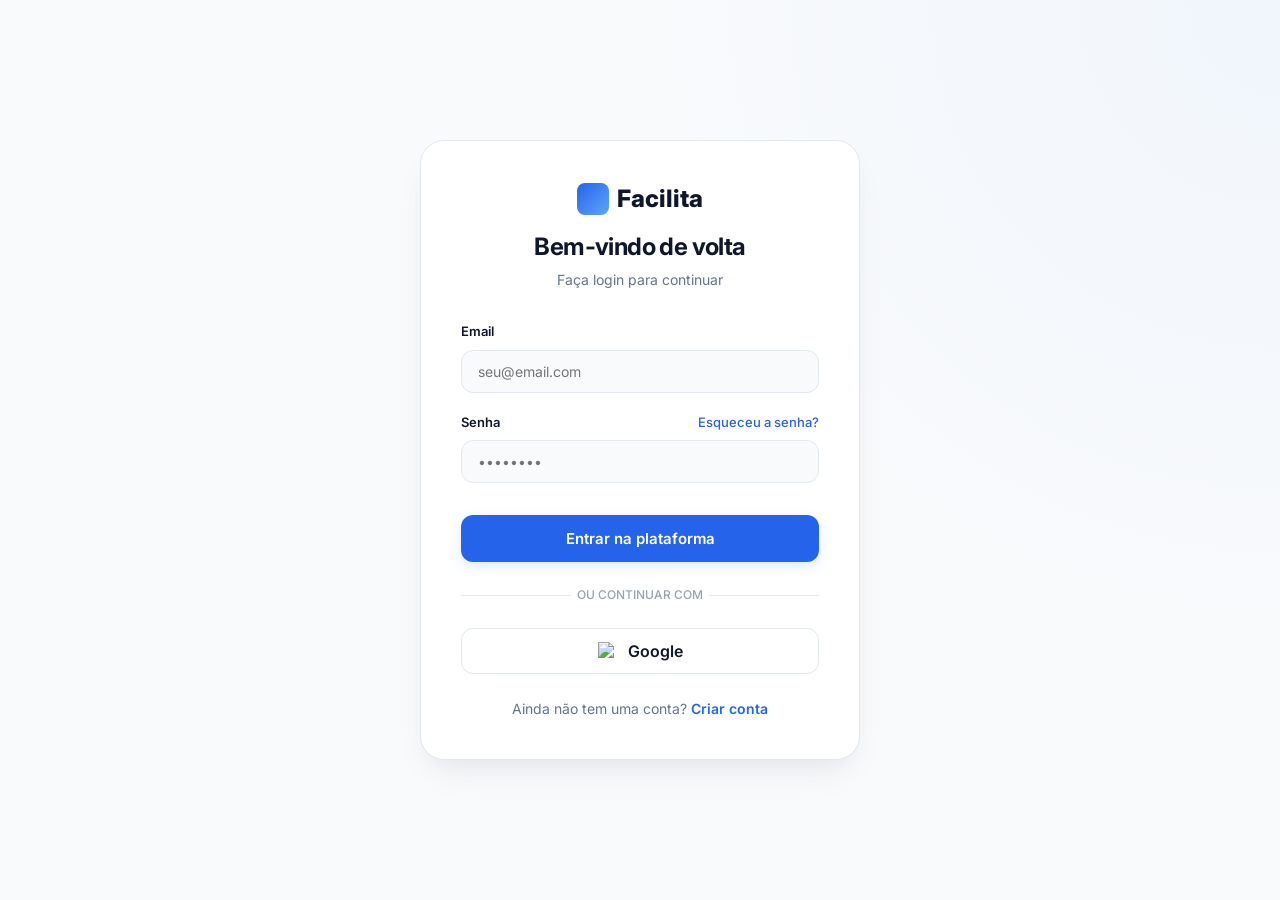
==== frontend/admin/index.html @ 7376888a "feat/seo: centralize API config, add robots.txt, sitemap.xml, manifest, noindex dashboard/admin, fix" ====
<!DOCTYPE html>
<html lang="pt">
<head>
  <meta charset="UTF-8">
  <meta name="viewport" content="width=device-width, initial-scale=1.0">
  <title>Admin Dashboard | Facilita</title>
  <!-- Não indexar painel admin -->
  <meta name="robots" content="noindex, nofollow">

  <link rel="preconnect" href="https://fonts.googleapis.com">
  <link rel="preconnect" href="https://fonts.gstatic.com" crossorigin>
  <link href="https://fonts.googleapis.com/css2?family=Inter:wght@400;500;600;700;800&display=swap" rel="stylesheet">
  
  <link rel="stylesheet" href="../css/style.css">
  <link rel="stylesheet" href="../css/dashboard.css">

  <!-- Guard de rota admin: executado ANTES de renderizar qualquer conteúdo -->
  <script>
    (function() {
      try {
        var raw = localStorage.getItem('facilita_user');
        var user = raw ? JSON.parse(raw) : null;
        if (!user || !user.token || !user.is_admin) {
          // Redireciona imediatamente para o login sem renderizar a página
          window.location.replace('../auth/login.html');
        }
      } catch(e) {
        window.location.replace('../auth/login.html');
      }
    })();
  </script>
</head>
<body>

  <div class="dashboard-layout">
    <!-- Sidebar -->
    <aside class="sidebar" style="background-color: #0F172A; border-right: none; color: white;">
      <div class="sidebar-top">
        <a href="../index.html" class="sidebar-logo" style="color: white;">
          <div class="logo-icon" style="width: 28px; height: 28px; border-radius: 8px;">
            <i data-lucide="zap"></i>
          </div>
          <span>Facilita Admin</span>
        </a>
        
        <ul class="sidebar-menu">
          <li>
            <a href="#" class="sidebar-item-link active" style="color: white; background-color: rgba(255,255,255,0.1);">
              <i data-lucide="bar-chart-3"></i>
              <span>Métricas</span>
            </a>
          </li>
          <li>
            <a href="#" class="sidebar-item-link" style="color: var(--gray-400);">
              <i data-lucide="users"></i>
              <span>Usuários</span>
            </a>
          </li>
          <li>
            <a href="#" class="sidebar-item-link" style="color: var(--gray-400);">
              <i data-lucide="settings"></i>
              <span>Configurações</span>
            </a>
          </li>
        </ul>
      </div>
      
      <div class="sidebar-user" style="border-top-color: rgba(255,255,255,0.1);">
        <div class="sidebar-user-info">
          <div class="sidebar-avatar" style="background-color: #EF4444;">A</div>
          <div class="sidebar-user-details">
            <h5 style="color: white;">Administrador</h5>
            <span style="color: var(--gray-400);">Root</span>
          </div>
        </div>
      </div>
    </aside>

    <!-- Main Content -->
    <main class="main-content">
      
      <div class="content-header">
        <div class="content-header-title">
          <h1>Visão Geral do Negócio</h1>
          <p>Acompanhe o crescimento e uso da plataforma Facilita.</p>
        </div>
        <div style="background-color: white; border: 1px solid var(--gray-200); padding: 8px 16px; border-radius: var(--radius-sm); font-size: 14px; font-weight: 600;">
          Últimos 30 dias <i data-lucide="chevron-down" style="width: 14px; height: 14px; display: inline-block; vertical-align: middle; margin-left: 8px;"></i>
        </div>
      </div>

      <div class="admin-metrics-grid">
        <div class="dashboard-card">
          <div class="dashboard-card-header">
            <span class="dashboard-card-title">Receita (MRR)</span>
            <i data-lucide="dollar-sign" style="color: #10B981;"></i>
          </div>
          <div class="dashboard-card-value">R$ 12.450</div>
          <div class="dashboard-card-desc" style="color: #10B981; font-weight: 600;"><i data-lucide="trending-up" style="width: 12px; height: 12px;"></i> +15% vs mês passado</div>
        </div>
        
        <div class="dashboard-card">
          <div class="dashboard-card-header">
            <span class="dashboard-card-title">Total de Usuários</span>
            <i data-lucide="users" style="color: var(--primary-blue);"></i>
          </div>
          <div class="dashboard-card-value">4.208</div>
          <div class="dashboard-card-desc" style="color: #10B981; font-weight: 600;"><i data-lucide="trending-up" style="width: 12px; height: 12px;"></i> +240 nesta semana</div>
        </div>
        
        <div class="dashboard-card">
          <div class="dashboard-card-header">
            <span class="dashboard-card-title">Assinaturas Ativas</span>
            <i data-lucide="credit-card" style="color: #F59E0B;"></i>
          </div>
          <div class="dashboard-card-value">625</div>
          <div class="dashboard-card-desc">Taxa de conversão: 14.8%</div>
        </div>

        <div class="dashboard-card">
          <div class="dashboard-card-header">
            <span class="dashboard-card-title">Arquivos Processados</span>
            <i data-lucide="file-check" style="color: #8B5CF6;"></i>
          </div>
          <div class="dashboard-card-value">18.5k</div>
          <div class="dashboard-card-desc">Volume total no período</div>
        </div>
      </div>

      <div style="display: grid; grid-template-columns: 2fr 1fr; gap: 32px; margin-bottom: 32px;">
        
        <!-- Lista de Conversões Recentes -->
        <div>
          <div style="display: flex; justify-content: space-between; align-items: center; margin-bottom: 16px;">
            <h3>Atividade Recente (Tempo Real)</h3>
            <a href="#" style="font-size: 13px; color: var(--primary-blue); font-weight: 600;">Ver todos</a>
          </div>
          <div class="data-table-container">
            <table class="data-table">
              <thead>
                <tr>
                  <th>Usuário</th>
                  <th>Ferramenta</th>
                  <th>Status</th>
                  <th>Tempo</th>
                </tr>
              </thead>
              <tbody>
                <tr>
                  <td><div style="display:flex; align-items:center; gap:8px;"><div style="width:24px; height:24px; border-radius:50%; background:#E2E8F0; display:flex; align-items:center; justify-content:center; font-size:10px; font-weight:700;">M</div> marcos@...</div></td>
                  <td>Remover Fundo</td>
                  <td><span class="status-badge status-success">Sucesso</span></td>
                  <td>Agora</td>
                </tr>
                <tr>
                  <td><div style="display:flex; align-items:center; gap:8px;"><div style="width:24px; height:24px; border-radius:50%; background:#E2E8F0; display:flex; align-items:center; justify-content:center; font-size:10px; font-weight:700;">J</div> julia@...</div></td>
                  <td>PDF para JPG</td>
                  <td><span class="status-badge status-success">Sucesso</span></td>
                  <td>2 min atrás</td>
                </tr>
                <tr>
                  <td><div style="display:flex; align-items:center; gap:8px;"><div style="width:24px; height:24px; border-radius:50%; background:#E2E8F0; display:flex; align-items:center; justify-content:center; font-size:10px; font-weight:700;">C</div> carlos@...</div></td>
                  <td>Comprimir PDF</td>
                  <td><span class="status-badge status-pending">Processando</span></td>
                  <td>3 min atrás</td>
                </tr>
                <tr>
                  <td><div style="display:flex; align-items:center; gap:8px;"><div style="width:24px; height:24px; border-radius:50%; background:#E2E8F0; display:flex; align-items:center; justify-content:center; font-size:10px; font-weight:700;">A</div> ana@...</div></td>
                  <td>Resumir IA</td>
                  <td><span class="status-badge status-success">Sucesso</span></td>
                  <td>10 min atrás</td>
                </tr>
                <tr>
                  <td><div style="display:flex; align-items:center; gap:8px;"><div style="width:24px; height:24px; border-radius:50%; background:#E2E8F0; display:flex; align-items:center; justify-content:center; font-size:10px; font-weight:700;">P</div> pedro@...</div></td>
                  <td>Juntar PDF</td>
                  <td><span class="status-badge status-success">Sucesso</span></td>
                  <td>15 min atrás</td>
                </tr>
              </tbody>
            </table>
          </div>
        </div>

        <!-- Terminal de Logs / Status Servidor -->
        <div>
          <h3 style="margin-bottom: 16px;">Status do Sistema</h3>
          <div class="admin-logs-box">
            <div class="admin-log-line">[10:25:01] INFO: Worker 1 (PDF) pronto.</div>
            <div class="admin-log-line">[10:25:14] INFO: Upload de imagem concluído (id: 4920).</div>
            <div class="admin-log-line" style="color: #F59E0B;">[10:25:15] WARN: IA API Latency > 1500ms.</div>
            <div class="admin-log-line">[10:25:20] INFO: Conversão PDF para JPG finalizada em 1.2s.</div>
            <div class="admin-log-line">[10:25:45] INFO: Nova assinatura PRO confirmada (Stripe: sub_KxA...).</div>
            <div class="admin-log-line">[10:26:01] INFO: Limpeza de cache de arquivos executada. 24GB liberados.</div>
            <div class="admin-log-line">[10:26:10] INFO: Worker 2 (IA) escalado.</div>
          </div>
          
          <div style="margin-top: 24px;">
            <div style="display: flex; justify-content: space-between; font-size: 13px; font-weight: 600; margin-bottom: 8px;">
              <span>Uso de CPU</span>
              <span>42%</span>
            </div>
            <div style="background: var(--gray-200); height: 6px; border-radius: 3px; overflow: hidden; margin-bottom: 16px;">
              <div style="background: var(--primary-blue); width: 42%; height: 100%;"></div>
            </div>
            
            <div style="display: flex; justify-content: space-between; font-size: 13px; font-weight: 600; margin-bottom: 8px;">
              <span>Armazenamento S3</span>
              <span>78%</span>
            </div>
            <div style="background: var(--gray-200); height: 6px; border-radius: 3px; overflow: hidden;">
              <div style="background: #F59E0B; width: 78%; height: 100%;"></div>
            </div>
          </div>
        </div>

      </div>
    </main>
  </div>

  <script src="https://unpkg.com/lucide@latest"></script>
  <script src="../js/i18n.js"></script>
  <script src="../js/auth.js"></script>
  <script src="../js/dashboard.js"></script>
  <script>lucide.createIcons();</script>
</body>
</html>
---- frontend/css/style.css ----
/* ==========================================================================
   FACILITA - DESIGN SYSTEM & LAYOUT CENTRAL (STYLE.CSS)
   Inspirado por Apple, Stripe, Linear e Notion.
   Focado em velocidade, experiência de usuário e legibilidade.
   ========================================================================== */

/* 1. VARIÁVEIS DO DESIGN SYSTEM */
:root {
  /* Cores de Acordo com a Especificação */
  --bg-color: #FFFFFF;
  --primary-blue: #2563EB;
  --light-blue: #60A5FA;
  --light-gray: #F8FAFC;
  --dark-text: #0F172A;
  
  /* Cores Secundárias Auxiliares */
  --gray-200: #E2E8F0;
  --gray-400: #94A3B8;
  --gray-500: #64748B;
  --blue-50: #EFF6FF;
  --blue-900: #1E3A8A;
  
  /* Tipografia */
  --font-family: 'Inter', -apple-system, BlinkMacSystemFont, "Segoe UI", Roboto, sans-serif;
  
  /* Bordas Arredondadas (Especificadas 18px a 24px) */
  --radius-sm: 12px;
  --radius-md: 18px;
  --radius-lg: 24px;
  --radius-full: 9999px;
  
  /* Sombras Suaves e Premium */
  --shadow-sm: 0 2px 8px -1px rgba(15, 23, 42, 0.03);
  --shadow-md: 0 10px 25px -5px rgba(15, 23, 42, 0.05), 0 8px 16px -6px rgba(15, 23, 42, 0.05);
  --shadow-lg: 0 20px 40px -10px rgba(15, 23, 42, 0.06), 0 12px 20px -8px rgba(15, 23, 42, 0.04);
  --shadow-inset: inset 0 2px 4px 0 rgba(15, 23, 42, 0.02);
  
  /* Altura de Navbar */
  --nav-height: 72px;
  
  /* Transições Suaves */
  --transition-fast: 0.15s cubic-bezier(0.16, 1, 0.3, 1);
  --transition-normal: 0.25s cubic-bezier(0.16, 1, 0.3, 1);
}

/* 2. RESET E CONFIGURAÇÕES BÁSICAS */
* {
  box-sizing: border-box;
  margin: 0;
  padding: 0;
}

html {
  font-family: var(--font-family);
  color: var(--dark-text);
  background-color: var(--bg-color);
  scroll-behavior: smooth;
  -webkit-font-smoothing: antialiased;
}

body {
  overflow-x: hidden;
  line-height: 1.5;
}

a {
  color: inherit;
  text-decoration: none;
  transition: color var(--transition-fast);
}

button, input, select {
  font-family: inherit;
  font-size: inherit;
  border: none;
  background: none;
  outline: none;
}

/* 3. TIPOGRAFIA UTILITÁRIA */
h1, h2, h3, h4 {
  font-weight: 700;
  letter-spacing: -0.025em;
  line-height: 1.2;
}

/* 4. COMPONENTES COMPARTILHADOS */
.container {
  width: 100%;
  max-width: 1200px;
  margin: 0 auto;
  padding: 0 24px;
}

/* Botões Modernos */
.btn {
  display: inline-flex;
  align-items: center;
  justify-content: center;
  padding: 12px 24px;
  border-radius: var(--radius-sm);
  font-weight: 600;
  cursor: pointer;
  transition: all var(--transition-fast);
  gap: 8px;
}

.btn-primary {
  background-color: var(--primary-blue);
  color: #FFFFFF;
  box-shadow: 0 4px 12px rgba(37, 99, 235, 0.15);
}

.btn-primary:hover {
  background-color: #1d4ed8;
  transform: translateY(-1px);
  box-shadow: 0 6px 16px rgba(37, 99, 235, 0.2);
}

.btn-primary:active {
  transform: translateY(0);
}

.btn-secondary {
  background-color: var(--light-gray);
  color: var(--dark-text);
  border: 1px solid var(--gray-200);
}

.btn-secondary:hover {
  background-color: var(--gray-200);
  transform: translateY(-1px);
}

.btn-white {
  background-color: #FFFFFF;
  color: var(--primary-blue);
  box-shadow: 0 4px 12px rgba(15, 23, 42, 0.05);
}

.btn-white:hover {
  background-color: var(--light-gray);
  transform: translateY(-1px);
}

/* Seletor de Idioma */
.lang-selector-wrapper {
  position: relative;
  display: flex;
  align-items: center;
}

.lang-select {
  appearance: none;
  background-color: var(--light-gray);
  border: 1px solid var(--gray-200);
  border-radius: var(--radius-sm);
  padding: 8px 32px 8px 12px;
  font-weight: 500;
  cursor: pointer;
  font-size: 14px;
  transition: all var(--transition-fast);
}

.lang-select:hover {
  background-color: var(--gray-200);
}

.lang-selector-wrapper::after {
  content: '▼';
  font-size: 8px;
  position: absolute;
  right: 12px;
  color: var(--gray-500);
  pointer-events: none;
}

/* 5. HEADER GLASSMORPHIC */
.header {
  position: fixed;
  top: 0;
  left: 0;
  width: 100%;
  height: var(--nav-height);
  background-color: rgba(255, 255, 255, 0.7);
  backdrop-filter: blur(20px);
  -webkit-backdrop-filter: blur(20px);
  border-bottom: 1px solid rgba(241, 245, 249, 0.6);
  z-index: 100;
  display: flex;
  align-items: center;
}

.header-container {
  display: flex;
  align-items: center;
  justify-content: space-between;
  width: 100%;
}

.logo-wrapper {
  display: flex;
  align-items: center;
  font-weight: 800;
  font-size: 22px;
  color: var(--dark-text);
  gap: 8px;
}

.logo-icon {
  width: 28px;
  height: 28px;
  background: linear-gradient(135deg, var(--primary-blue), var(--light-blue));
  border-radius: 8px;
  display: flex;
  align-items: center;
  justify-content: center;
  color: #FFFFFF;
}

.nav-menu {
  display: flex;
  align-items: center;
  list-style: none;
  gap: 32px;
}

.nav-link {
  font-size: 15px;
  font-weight: 500;
  color: var(--gray-500);
}

.nav-link:hover, .nav-link.active {
  color: var(--dark-text);
}

.header-actions {
  display: flex;
  align-items: center;
  gap: 16px;
}

/* 6. HERO SECTION (100VH IMPACT) */
.hero {
  position: relative;
  min-height: 100vh;
  padding-top: var(--nav-height);
  display: flex;
  align-items: center;
  background-image: radial-gradient(circle at top right, rgba(96, 165, 250, 0.08), transparent 45%),
                    radial-gradient(circle at bottom left, rgba(37, 99, 235, 0.04), transparent 35%);
}

.hero-grid {
  display: grid;
  grid-template-columns: 1.2fr 0.8fr;
  align-items: center;
  gap: 64px;
  width: 100%;
  padding: 48px 0;
}

.hero-content {
  display: flex;
  flex-direction: column;
  align-items: flex-start;
}

.badge-speed {
  background-color: var(--blue-50);
  color: var(--primary-blue);
  padding: 6px 14px;
  border-radius: var(--radius-full);
  font-size: 13px;
  font-weight: 600;
  display: inline-flex;
  align-items: center;
  gap: 6px;
  margin-bottom: 24px;
  border: 1px solid rgba(37, 99, 235, 0.1);
}

.hero-title {
  font-size: 64px;
  color: var(--dark-text);
  margin-bottom: 16px;
  line-height: 1.1;
  background: linear-gradient(135deg, var(--dark-text) 60%, var(--primary-blue));
  -webkit-background-clip: text;
  -webkit-text-fill-color: transparent;
}

.hero-subtitle {
  font-size: 18px;
  color: var(--gray-500);
  margin-bottom: 36px;
  max-width: 580px;
  line-height: 1.6;
}

/* Barra de Pesquisa Centralizada */
.search-container {
  width: 100%;
  max-width: 600px;
  position: relative;
  margin-bottom: 16px;
  z-index: 10;
}

.search-wrapper {
  display: flex;
  align-items: center;
  background: #FFFFFF;
  border: 2px solid var(--gray-200);
  border-radius: var(--radius-md);
  padding: 8px 16px;
  box-shadow: var(--shadow-md);
  transition: all var(--transition-normal);
}

.search-wrapper:focus-within {
  border-color: var(--primary-blue);
  box-shadow: 0 0 0 4px rgba(37, 99, 235, 0.12), var(--shadow-lg);
  transform: translateY(-1px);
}

.search-icon {
  color: var(--gray-400);
  margin-right: 12px;
  flex-shrink: 0;
}

.search-input {
  width: 100%;
  padding: 12px 0;
  font-size: 16px;
  color: var(--dark-text);
  font-weight: 500;
}

.search-input::placeholder {
  color: var(--gray-400);
}

/* Suggestion Chips */
.search-suggestions {
  display: flex;
  flex-wrap: wrap;
  gap: 8px;
  margin-bottom: 32px;
  align-items: center;
}

.suggestion-label {
  font-size: 13px;
  color: var(--gray-500);
  font-weight: 500;
}

.chip {
  background-color: var(--light-gray);
  border: 1px solid var(--gray-200);
  border-radius: var(--radius-full);
  padding: 6px 14px;
  font-size: 12px;
  font-weight: 600;
  color: var(--gray-500);
  cursor: pointer;
  transition: all var(--transition-fast);
}

.chip:hover {
  background-color: var(--blue-50);
  color: var(--primary-blue);
  border-color: rgba(37, 99, 235, 0.2);
  transform: translateY(-1px);
}

/* Counters no Hero */
.hero-counters {
  display: flex;
  gap: 32px;
  border-top: 1px solid var(--gray-200);
  padding-top: 24px;
  width: 100%;
}

.counter-item {
  display: flex;
  flex-direction: column;
}

.counter-num {
  font-size: 24px;
  font-weight: 800;
  color: var(--primary-blue);
}

.counter-lbl {
  font-size: 13px;
  color: var(--gray-500);
  font-weight: 500;
}

/* Lado Direito do Hero: Mockup SVG */
.hero-illustration {
  display: flex;
  align-items: center;
  justify-content: center;
  position: relative;
}

.mockup-card {
  width: 100%;
  max-width: 420px;
  background-color: #FFFFFF;
  border: 1px solid var(--gray-200);
  border-radius: var(--radius-lg);
  box-shadow: var(--shadow-lg);
  padding: 24px;
  position: relative;
  overflow: hidden;
}

/* Flutuantes Simples para Sensação Premium */
.floating-element {
  animation: float 6s ease-in-out infinite;
}

.floating-element-delay {
  animation: float-delayed 6s ease-in-out infinite;
}

@keyframes float {
  0%, 100% { transform: translateY(0); }
  50% { transform: translateY(-10px); }
}

@keyframes float-delayed {
  0%, 100% { transform: translateY(0); }
  50% { transform: translateY(10px); }
}

/* 7. SEÇÃO "COMO FUNCIONA" */
.how-it-works {
  background-color: var(--light-gray);
  padding: 80px 0;
  border-y: 1px solid var(--gray-200);
}

.section-header {
  text-align: center;
  margin-bottom: 56px;
}

.section-header h2 {
  font-size: 36px;
  color: var(--dark-text);
  margin-bottom: 12px;
}

.section-header p {
  font-size: 16px;
  color: var(--gray-500);
  max-width: 600px;
  margin: 0 auto;
}

.steps-grid {
  display: grid;
  grid-template-columns: repeat(3, 1fr);
  gap: 32px;
}

.step-card {
  background-color: #FFFFFF;
  border: 1px solid var(--gray-200);
  border-radius: var(--radius-md);
  padding: 32px;
  box-shadow: var(--shadow-sm);
  transition: all var(--transition-normal);
}

.step-card:hover {
  transform: translateY(-4px);
  box-shadow: var(--shadow-md);
}

.step-icon {
  font-size: 32px;
  margin-bottom: 20px;
  display: inline-block;
}

.step-card h3 {
  font-size: 18px;
  margin-bottom: 12px;
  color: var(--dark-text);
}

.step-card p {
  font-size: 14px;
  color: var(--gray-500);
  line-height: 1.6;
}

/* 8. SEÇÃO CATEGORIAS */
.categories {
  padding: 80px 0;
}

.categories-grid {
  display: grid;
  grid-template-columns: repeat(4, 1fr);
  gap: 24px;
}

.category-card {
  background-color: var(--light-gray);
  border: 1px solid var(--gray-200);
  border-radius: var(--radius-md);
  padding: 24px;
  cursor: pointer;
  transition: all var(--transition-normal);
}

.category-card:hover {
  background-color: #FFFFFF;
  border-color: var(--primary-blue);
  box-shadow: var(--shadow-md);
  transform: translateY(-2px);
}

.category-card.active {
  background-color: var(--blue-50);
  border-color: var(--primary-blue);
  box-shadow: var(--shadow-sm);
}

.category-icon {
  width: 48px;
  height: 48px;
  border-radius: 12px;
  background-color: #FFFFFF;
  display: flex;
  align-items: center;
  justify-content: center;
  color: var(--primary-blue);
  box-shadow: var(--shadow-sm);
  margin-bottom: 16px;
  font-size: 20px;
  transition: all var(--transition-fast);
}

.category-card:hover .category-icon {
  background-color: var(--primary-blue);
  color: #FFFFFF;
}

.category-card h3 {
  font-size: 16px;
  font-weight: 700;
  margin-bottom: 8px;
}

.category-card p {
  font-size: 13px;
  color: var(--gray-500);
  line-height: 1.5;
}

/* 9. FERRAMENTAS POPULARES */
.tools-section {
  padding: 80px 0;
  background-color: #FFFFFF;
}

.tools-grid {
  display: grid;
  grid-template-columns: repeat(3, 1fr);
  gap: 24px;
}

.tool-card {
  background-color: #FFFFFF;
  border: 1px solid var(--gray-200);
  border-radius: var(--radius-md);
  padding: 24px;
  display: flex;
  flex-direction: column;
  justify-content: space-between;
  min-height: 220px;
  transition: all var(--transition-normal);
  position: relative;
}

.tool-card:hover {
  border-color: var(--primary-blue);
  box-shadow: var(--shadow-lg);
  transform: translateY(-4px);
}

.tool-card-top {
  display: flex;
  gap: 16px;
  margin-bottom: 16px;
}

.tool-icon {
  width: 48px;
  height: 48px;
  border-radius: 12px;
  background-color: var(--blue-50);
  color: var(--primary-blue);
  display: flex;
  align-items: center;
  justify-content: center;
  flex-shrink: 0;
}

.tool-card-info h3 {
  font-size: 16px;
  margin-bottom: 6px;
}

.tool-card-info p {
  font-size: 13px;
  color: var(--gray-500);
  line-height: 1.5;
}

.tool-card-action {
  display: flex;
  align-items: center;
  justify-content: space-between;
  border-top: 1px solid var(--gray-200);
  padding-top: 16px;
  margin-top: 16px;
}

.tool-tag {
  font-size: 11px;
  background-color: var(--light-gray);
  color: var(--gray-500);
  padding: 4px 8px;
  border-radius: var(--radius-sm);
  font-weight: 600;
}

/* 10. BENEFÍCIOS */
.benefits {
  padding: 80px 0;
  background-color: var(--light-gray);
}

.benefits-grid {
  display: grid;
  grid-template-columns: repeat(4, 1fr);
  gap: 24px;
}

.benefit-card {
  background-color: #FFFFFF;
  border: 1px solid var(--gray-200);
  border-radius: var(--radius-md);
  padding: 24px;
  transition: all var(--transition-normal);
}

.benefit-card:hover {
  transform: translateY(-2px);
  box-shadow: var(--shadow-md);
}

.benefit-icon-wrapper {
  color: var(--primary-blue);
  margin-bottom: 16px;
  display: inline-block;
}

.benefit-card h3 {
  font-size: 16px;
  margin-bottom: 8px;
}

.benefit-card p {
  font-size: 13px;
  color: var(--gray-500);
  line-height: 1.5;
}

/* 11. PLANO PRO PREMIUM (GRADIENT / LINEAR STYLE) */
.pricing {
  padding: 100px 0;
}

.pricing-card-wrapper {
  max-width: 800px;
  margin: 0 auto;
  position: relative;
  border-radius: var(--radius-lg);
  padding: 3px;
  background: linear-gradient(135deg, var(--primary-blue), var(--light-blue));
  box-shadow: var(--shadow-lg);
}

.pricing-card {
  background-color: #FFFFFF;
  border-radius: calc(var(--radius-lg) - 3px);
  padding: 48px;
  display: grid;
  grid-template-columns: 1.2fr 0.8fr;
  gap: 48px;
  align-items: center;
}

.pricing-info h3 {
  font-size: 28px;
  color: var(--dark-text);
  margin-bottom: 12px;
  display: flex;
  align-items: center;
  gap: 8px;
}

.pro-badge {
  font-size: 11px;
  background: linear-gradient(135deg, var(--primary-blue), var(--light-blue));
  color: #FFFFFF;
  padding: 4px 8px;
  border-radius: var(--radius-sm);
}

.pricing-info p {
  font-size: 15px;
  color: var(--gray-500);
  line-height: 1.6;
}

.pricing-action {
  display: flex;
  flex-direction: column;
  align-items: center;
  justify-content: center;
  border-left: 1px solid var(--gray-200);
  padding-left: 48px;
  text-align: center;
}

.price-value {
  font-size: 36px;
  font-weight: 800;
  color: var(--dark-text);
  margin-bottom: 4px;
}

.price-period {
  font-size: 13px;
  color: var(--gray-500);
  margin-bottom: 24px;
}

.pricing-action .btn {
  width: 100%;
}

/* 12. PRE-FOOTER CTA (GRADIENT AZUL) */
.pre-footer-cta {
  padding: 100px 0;
  background: linear-gradient(135deg, var(--primary-blue) 0%, #1d4ed8 100%);
  color: #FFFFFF;
  text-align: center;
  position: relative;
  overflow: hidden;
}

.pre-footer-cta::before {
  content: '';
  position: absolute;
  top: 0;
  left: 0;
  width: 100%;
  height: 100%;
  background: radial-gradient(circle at 10% 20%, rgba(96, 165, 250, 0.15) 0%, transparent 40%),
              radial-gradient(circle at 90% 80%, rgba(255, 255, 255, 0.1) 0%, transparent 40%);
  pointer-events: none;
}

.cta-container {
  max-width: 600px;
  margin: 0 auto;
  position: relative;
  z-index: 1;
}

.cta-container h2 {
  font-size: 40px;
  margin-bottom: 16px;
}

.cta-container p {
  font-size: 18px;
  color: rgba(255, 255, 255, 0.85);
  margin-bottom: 32px;
}

/* 13. RODAPÉ */
.footer {
  background-color: var(--light-gray);
  padding: 64px 0 32px 0;
  border-top: 1px solid var(--gray-200);
}

.footer-grid {
  display: grid;
  grid-template-columns: 1.5fr 1fr;
  gap: 64px;
  margin-bottom: 48px;
}

.footer-brand h3 {
  font-size: 18px;
  margin-bottom: 12px;
  display: flex;
  align-items: center;
  gap: 8px;
}

.footer-brand p {
  font-size: 14px;
  color: var(--gray-500);
  max-width: 320px;
}

.footer-links-group h4 {
  font-size: 14px;
  margin-bottom: 16px;
  color: var(--dark-text);
  text-transform: uppercase;
  letter-spacing: 0.05em;
}

.footer-links-list {
  list-style: none;
  display: flex;
  gap: 24px;
}

.footer-links-list a {
  font-size: 14px;
  color: var(--gray-500);
}

.footer-links-list a:hover {
  color: var(--primary-blue);
}

.footer-bottom {
  border-top: 1px solid var(--gray-200);
  padding-top: 32px;
  display: flex;
  justify-content: space-between;
  align-items: center;
}

.footer-copy-text {
  font-size: 13px;
  color: var(--gray-500);
}

/* 14. RESPONSIVIDADE (MOBILE & TABLET) */
@media (max-width: 1024px) {
  .hero-title {
    font-size: 48px;
  }
  .hero-grid {
    grid-template-columns: 1fr;
    gap: 48px;
  }
  .hero-illustration {
    display: none; /* Simplifica o hero no tablet/mobile para melhor UX */
  }
  .categories-grid {
    grid-template-columns: repeat(3, 1fr);
  }
  .tools-grid {
    grid-template-columns: repeat(2, 1fr);
  }
  .steps-grid {
    grid-template-columns: repeat(3, 1fr);
  }
}

@media (max-width: 768px) {
  .header-actions .btn {
    display: none; /* Esconde CTA do header no mobile */
  }
  .nav-menu {
    display: none; /* Esconde menu tradicional no mobile */
  }
  .hero {
    min-height: auto;
    padding-top: 100px;
    padding-bottom: 64px;
  }
  .hero-title {
    font-size: 38px;
  }
  .hero-subtitle {
    font-size: 16px;
  }
  .categories-grid {
    grid-template-columns: repeat(2, 1fr);
  }
  .tools-grid {
    grid-template-columns: 1fr;
  }
  .steps-grid {
    grid-template-columns: 1fr;
  }
  .benefits-grid {
    grid-template-columns: repeat(2, 1fr);
  }
  .pricing-card {
    grid-template-columns: 1fr;
    padding: 32px;
    gap: 32px;
  }
  .pricing-action {
    border-left: none;
    border-top: 1px solid var(--gray-200);
    padding-left: 0;
    padding-top: 32px;
  }
  .footer-grid {
    grid-template-columns: 1fr;
    gap: 32px;
  }
  .footer-links-list {
    flex-wrap: wrap;
  }
  .footer-bottom {
    flex-direction: column;
    gap: 16px;
    text-align: center;
  }
}

@media (max-width: 480px) {
  .categories-grid {
    grid-template-columns: 1fr;
  }
  .benefits-grid {
    grid-template-columns: 1fr;
  }
}
---- frontend/css/dashboard.css ----
/* ==========================================================================
   FACILITA - DASHBOARD & AUTHENTICATION STYLING (DASHBOARD.CSS)
   Design System compartilhado para Painel do Usuário, Admin e Telas de Auth.
   ========================================================================== */

/* 1. AUTENTICAÇÃO (LOGIN & CADASTRO) */
.auth-page {
  min-height: 100vh;
  display: flex;
  align-items: center;
  justify-content: center;
  background-color: var(--light-gray);
  background-image: radial-gradient(circle at top right, rgba(96, 165, 250, 0.05), transparent 40%);
  padding: 24px;
}

.auth-card {
  width: 100%;
  max-width: 440px;
  background-color: #FFFFFF;
  border: 1px solid var(--gray-200);
  border-radius: var(--radius-lg);
  box-shadow: var(--shadow-lg);
  padding: 40px;
}

.auth-header {
  text-align: center;
  margin-bottom: 32px;
}

.auth-logo {
  display: inline-flex;
  align-items: center;
  font-weight: 800;
  font-size: 24px;
  gap: 8px;
  margin-bottom: 16px;
}

.auth-header h2 {
  font-size: 24px;
  color: var(--dark-text);
  margin-bottom: 8px;
}

.auth-header p {
  font-size: 14px;
  color: var(--gray-500);
}

.auth-form-group {
  margin-bottom: 20px;
}

.auth-label {
  display: block;
  font-size: 13px;
  font-weight: 600;
  color: var(--dark-text);
  margin-bottom: 8px;
}

.auth-input-wrapper {
  position: relative;
  display: flex;
  align-items: center;
}

.auth-input {
  width: 100%;
  background-color: var(--light-gray);
  border: 1px solid var(--gray-200);
  border-radius: var(--radius-sm);
  padding: 12px 16px;
  font-size: 14px;
  color: var(--dark-text);
  transition: all var(--transition-fast);
}

.auth-input:focus {
  border-color: var(--primary-blue);
  background-color: #FFFFFF;
  box-shadow: 0 0 0 3px rgba(37, 99, 235, 0.1);
}

.auth-btn-submit {
  width: 100%;
  padding: 14px;
  margin-top: 12px;
  font-size: 15px;
}

.auth-divider {
  display: flex;
  align-items: center;
  text-align: center;
  color: var(--gray-400);
  font-size: 12px;
  font-weight: 500;
  margin: 24px 0;
}

.auth-divider::before, .auth-divider::after {
  content: '';
  flex: 1;
  border-bottom: 1px solid var(--gray-200);
}

.auth-divider:not(:empty)::before {
  margin-right: .5em;
}

.auth-divider:not(:empty)::after {
  margin-left: .5em;
}

.auth-btn-google {
  width: 100%;
  background-color: #FFFFFF;
  border: 1px solid var(--gray-200);
  color: var(--dark-text);
  display: flex;
  align-items: center;
  justify-content: center;
  gap: 12px;
  padding: 12px;
  border-radius: var(--radius-sm);
  font-weight: 600;
  cursor: pointer;
  transition: all var(--transition-fast);
}

.auth-btn-google:hover {
  background-color: var(--light-gray);
  border-color: var(--gray-400);
}

.auth-btn-google img {
  width: 18px;
  height: 18px;
}

.auth-footer {
  text-align: center;
  margin-top: 24px;
  font-size: 14px;
  color: var(--gray-500);
}

.auth-footer a {
  color: var(--primary-blue);
  font-weight: 600;
}

/* 2. LAYOUT DO PAINEL (SIDEBAR + CONTEÚDO) */
.dashboard-layout {
  min-height: 100vh;
  background-color: var(--light-gray);
  display: flex;
}

/* Sidebar Estilo Premium */
.sidebar {
  width: 260px;
  background-color: #FFFFFF;
  border-right: 1px solid var(--gray-200);
  display: flex;
  flex-direction: column;
  justify-content: space-between;
  padding: 24px;
  position: fixed;
  height: 100vh;
  z-index: 10;
}

.sidebar-top {
  display: flex;
  flex-direction: column;
}

.sidebar-logo {
  display: flex;
  align-items: center;
  font-weight: 800;
  font-size: 20px;
  gap: 8px;
  margin-bottom: 40px;
}

.sidebar-menu {
  list-style: none;
  display: flex;
  flex-direction: column;
  gap: 8px;
}

.sidebar-item-link {
  display: flex;
  align-items: center;
  gap: 12px;
  padding: 12px 16px;
  border-radius: var(--radius-sm);
  font-size: 14px;
  font-weight: 600;
  color: var(--gray-500);
  cursor: pointer;
  transition: all var(--transition-fast);
}

.sidebar-item-link:hover {
  background-color: var(--light-gray);
  color: var(--dark-text);
}

.sidebar-item-link.active {
  background-color: var(--blue-50);
  color: var(--primary-blue);
}

.sidebar-user {
  border-top: 1px solid var(--gray-200);
  padding-top: 20px;
  display: flex;
  align-items: center;
  justify-content: space-between;
}

.sidebar-user-info {
  display: flex;
  align-items: center;
  gap: 12px;
}

.sidebar-avatar {
  width: 36px;
  height: 36px;
  background-color: var(--primary-blue);
  color: #FFFFFF;
  border-radius: var(--radius-full);
  display: flex;
  align-items: center;
  justify-content: center;
  font-weight: 700;
  font-size: 14px;
}

.sidebar-user-details h5 {
  font-size: 13px;
  font-weight: 700;
  color: var(--dark-text);
}

.sidebar-user-details span {
  font-size: 11px;
  color: var(--gray-500);
}

.btn-logout {
  color: var(--gray-400);
  cursor: pointer;
  transition: color var(--transition-fast);
}

.btn-logout:hover {
  color: #ef4444;
}

/* Área de Conteúdo Principal */
.main-content {
  flex: 1;
  margin-left: 260px;
  padding: 40px;
  min-width: 0;
}

.content-header {
  display: flex;
  justify-content: space-between;
  align-items: center;
  margin-bottom: 32px;
}

.content-header-title h1 {
  font-size: 28px;
  color: var(--dark-text);
  margin-bottom: 4px;
}

.content-header-title p {
  font-size: 14px;
  color: var(--gray-500);
}

/* Painéis de Conteúdo (Tabs) */
.tab-pane {
  display: none;
}

.tab-pane.active {
  display: block;
}

/* 3. WIDGETS E GRIDS INTERNOS */
.dashboard-grid {
  display: grid;
  grid-template-columns: repeat(3, 1fr);
  gap: 24px;
  margin-bottom: 32px;
}

.dashboard-card {
  background-color: #FFFFFF;
  border: 1px solid var(--gray-200);
  border-radius: var(--radius-md);
  padding: 24px;
  box-shadow: var(--shadow-sm);
}

.dashboard-card-header {
  display: flex;
  justify-content: space-between;
  align-items: center;
  margin-bottom: 16px;
}

.dashboard-card-title {
  font-size: 14px;
  font-weight: 600;
  color: var(--gray-500);
}

.dashboard-card-value {
  font-size: 28px;
  font-weight: 800;
  color: var(--dark-text);
  margin-bottom: 4px;
}

.dashboard-card-desc {
  font-size: 12px;
  color: var(--gray-400);
}

/* 4. TABELAS DE DADOS (HISTÓRICO E ARQUIVOS) */
.data-table-container {
  background-color: #FFFFFF;
  border: 1px solid var(--gray-200);
  border-radius: var(--radius-md);
  overflow: hidden;
  box-shadow: var(--shadow-sm);
}

.data-table {
  width: 100%;
  border-collapse: collapse;
  text-align: left;
}

.data-table th {
  background-color: var(--light-gray);
  padding: 16px 24px;
  font-size: 13px;
  font-weight: 600;
  color: var(--gray-500);
  border-bottom: 1px solid var(--gray-200);
}

.data-table td {
  padding: 16px 24px;
  font-size: 14px;
  color: var(--dark-text);
  border-bottom: 1px solid var(--gray-200);
}

.data-table tr:last-child td {
  border-bottom: none;
}

.data-table tr:hover td {
  background-color: var(--light-gray);
}

.status-badge {
  display: inline-flex;
  padding: 4px 8px;
  border-radius: var(--radius-sm);
  font-size: 11px;
  font-weight: 700;
}

.status-success {
  background-color: #d1fae5;
  color: #065f46;
}

.status-pending {
  background-color: #fef3c7;
  color: #92400e;
}

.action-icon-btn {
  color: var(--gray-400);
  cursor: pointer;
  transition: color var(--transition-fast);
}

.action-icon-btn:hover {
  color: var(--primary-blue);
}

/* 5. SEÇÃO DE CONFIGURAÇÕES / FORMULÁRIOS */
.form-card {
  background-color: #FFFFFF;
  border: 1px solid var(--gray-200);
  border-radius: var(--radius-md);
  padding: 32px;
  box-shadow: var(--shadow-sm);
  max-width: 600px;
}

.form-grid {
  display: grid;
  grid-template-columns: 1fr;
  gap: 20px;
}

/* 6. ADMIN EXCLUSIVOS (MÉTRICAS E GRÁFICOS) */
.admin-metrics-grid {
  display: grid;
  grid-template-columns: repeat(4, 1fr);
  gap: 20px;
  margin-bottom: 32px;
}

/* Mini Gráfico CSS Puro */
.chart-container {
  height: 120px;
  display: flex;
  align-items: flex-end;
  justify-content: space-between;
  gap: 8px;
  padding-top: 16px;
  border-bottom: 1px solid var(--gray-200);
}

.chart-bar {
  flex: 1;
  background-color: var(--light-blue);
  border-radius: 4px 4px 0 0;
  transition: height var(--transition-normal);
  position: relative;
  cursor: pointer;
}

.chart-bar:hover {
  background-color: var(--primary-blue);
}

.chart-bar::before {
  content: attr(data-value);
  position: absolute;
  top: -24px;
  left: 50%;
  transform: translateX(-50%);
  font-size: 10px;
  font-weight: 700;
  color: var(--primary-blue);
  opacity: 0;
  transition: opacity var(--transition-fast);
  pointer-events: none;
}

.chart-bar:hover::before {
  opacity: 1;
}

.admin-logs-box {
  background-color: #0F172A;
  color: #10B981;
  font-family: monospace;
  font-size: 13px;
  padding: 20px;
  border-radius: var(--radius-md);
  max-height: 240px;
  overflow-y: auto;
  border: 1px solid var(--gray-200);
}

.admin-log-line {
  margin-bottom: 8px;
}

/* Responsividade de Dashboard */
@media (max-width: 1024px) {
  .sidebar {
    width: 80px;
    padding: 20px 10px;
  }
  .sidebar-logo span, .sidebar-item-link span, .sidebar-user-details {
    display: none; /* Esconde nomes mantendo apenas os ícones */
  }
  .main-content {
    margin-left: 80px;
    padding: 24px;
  }
  .dashboard-grid, .admin-metrics-grid {
    grid-template-columns: repeat(2, 1fr);
  }
}

@media (max-width: 768px) {
  .dashboard-layout {
    flex-direction: column;
  }
  .sidebar {
    width: 100%;
    height: auto;
    position: relative;
    border-right: none;
    border-bottom: 1px solid var(--gray-200);
    padding: 16px;
  }
  .sidebar-logo {
    margin-bottom: 16px;
  }
  .sidebar-menu {
    flex-direction: row;
    flex-wrap: wrap;
    justify-content: space-around;
  }
  .sidebar-item-link {
    padding: 8px 12px;
  }
  .sidebar-user {
    display: none; /* Oculta na visualização de navegação mobile para simplificar */
  }
  .main-content {
    margin-left: 0;
    padding: 16px;
  }
  .dashboard-grid, .admin-metrics-grid {
    grid-template-columns: 1fr;
  }
}
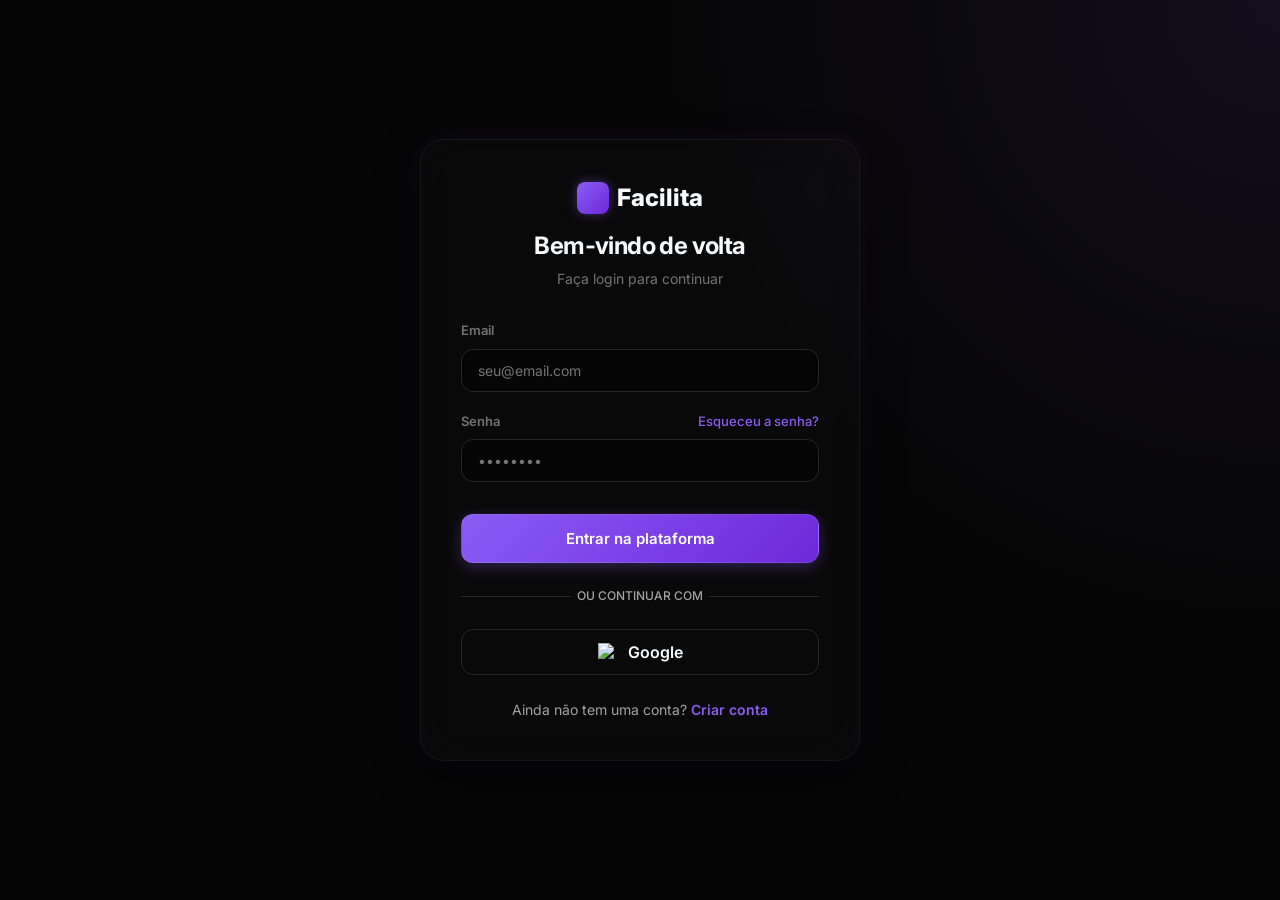
==== commit 28d1e4c6: "fix(admin): update inline route guard keys and roles to prevent phantom redirect loop" ====
--- a/frontend/admin/index.html
+++ b/frontend/admin/index.html
@@ -15,12 +15,13 @@
   <link rel="stylesheet" href="../css/dashboard.css">
 
   <!-- Guard de rota admin: executado ANTES de renderizar qualquer conteúdo -->
+  <script src="../js/config.js"></script>
   <script>
     (function() {
       try {
-        var raw = localStorage.getItem('facilita_user');
+        var raw = localStorage.getItem('facilita_user_session');
         var user = raw ? JSON.parse(raw) : null;
-        if (!user || !user.token || !user.is_admin) {
+        if (!user || !user.token || user.role !== 'admin') {
           // Redireciona imediatamente para o login sem renderizar a página
           window.location.replace('../auth/login.html');
         }
@@ -224,3 +225,4 @@
   <script>lucide.createIcons();</script>
 </body>
 </html>
+
--- a/frontend/css/style.css
+++ b/frontend/css/style.css
@@ -6,19 +6,19 @@
 
 /* 1. VARIÁVEIS DO DESIGN SYSTEM */
 :root {
-  /* Cores de Acordo com a Especificação */
-  --bg-color: #FFFFFF;
-  --primary-blue: #2563EB;
-  --light-blue: #60A5FA;
-  --light-gray: #F8FAFC;
-  --dark-text: #0F172A;
+  /* Cores de Acordo com a Especificação (Premium Dark Mode) */
+  --bg-color: #050505; /* Fundo super escuro (Apple vibe) */
+  --primary-blue: #8B5CF6; /* Roxo Neon (Vibrant) */
+  --light-blue: #A78BFA;
+  --light-gray: #121212; /* Painéis escuros com leve elevação */
+  --dark-text: #F8FAFC; /* Texto claro */
   
   /* Cores Secundárias Auxiliares */
-  --gray-200: #E2E8F0;
-  --gray-400: #94A3B8;
-  --gray-500: #64748B;
-  --blue-50: #EFF6FF;
-  --blue-900: #1E3A8A;
+  --gray-200: #262626;
+  --gray-400: #737373;
+  --gray-500: #A3A3A3;
+  --blue-50: #1a1625; /* Fundo suave roxeado */
+  --blue-900: #E0E7FF;
   
   /* Tipografia */
   --font-family: 'Inter', -apple-system, BlinkMacSystemFont, "Segoe UI", Roboto, sans-serif;
@@ -29,11 +29,11 @@
   --radius-lg: 24px;
   --radius-full: 9999px;
   
-  /* Sombras Suaves e Premium */
-  --shadow-sm: 0 2px 8px -1px rgba(15, 23, 42, 0.03);
-  --shadow-md: 0 10px 25px -5px rgba(15, 23, 42, 0.05), 0 8px 16px -6px rgba(15, 23, 42, 0.05);
-  --shadow-lg: 0 20px 40px -10px rgba(15, 23, 42, 0.06), 0 12px 20px -8px rgba(15, 23, 42, 0.04);
-  --shadow-inset: inset 0 2px 4px 0 rgba(15, 23, 42, 0.02);
+  /* Sombras Suaves e Premium (Dark Mode Neon) */
+  --shadow-sm: 0 4px 12px -2px rgba(139, 92, 246, 0.1);
+  --shadow-md: 0 8px 24px -4px rgba(139, 92, 246, 0.15), 0 4px 10px -2px rgba(0, 0, 0, 0.4);
+  --shadow-lg: 0 16px 32px -4px rgba(139, 92, 246, 0.2), 0 8px 16px -4px rgba(0, 0, 0, 0.5);
+  --shadow-inset: inset 0 2px 4px 0 rgba(0, 0, 0, 0.2);
   
   /* Altura de Navbar */
   --nav-height: 72px;
@@ -106,41 +106,45 @@
 }
 
 .btn-primary {
-  background-color: var(--primary-blue);
+  background: linear-gradient(135deg, var(--primary-blue), #6D28D9);
   color: #FFFFFF;
-  box-shadow: 0 4px 12px rgba(37, 99, 235, 0.15);
+  box-shadow: 0 4px 16px rgba(139, 92, 246, 0.3);
+  border: 1px solid rgba(255, 255, 255, 0.1);
 }
 
 .btn-primary:hover {
-  background-color: #1d4ed8;
-  transform: translateY(-1px);
-  box-shadow: 0 6px 16px rgba(37, 99, 235, 0.2);
+  transform: translateY(-2px);
+  box-shadow: 0 8px 24px rgba(139, 92, 246, 0.5);
+  filter: brightness(1.1);
 }
 
 .btn-primary:active {
-  transform: translateY(0);
+  transform: scale(0.97);
 }
 
 .btn-secondary {
-  background-color: var(--light-gray);
+  background-color: rgba(255, 255, 255, 0.05);
+  backdrop-filter: blur(8px);
   color: var(--dark-text);
   border: 1px solid var(--gray-200);
 }
 
 .btn-secondary:hover {
-  background-color: var(--gray-200);
-  transform: translateY(-1px);
+  background-color: rgba(255, 255, 255, 0.1);
+  transform: translateY(-2px);
 }
 
 .btn-white {
-  background-color: #FFFFFF;
+  background-color: #121212;
   color: var(--primary-blue);
-  box-shadow: 0 4px 12px rgba(15, 23, 42, 0.05);
+  border: 1px solid var(--gray-200);
+  box-shadow: 0 4px 12px rgba(0, 0, 0, 0.2);
 }
 
 .btn-white:hover {
-  background-color: var(--light-gray);
-  transform: translateY(-1px);
+  background-color: #1a1a1a;
+  transform: translateY(-2px);
+  border-color: var(--primary-blue);
 }
 
 /* Seletor de Idioma */
@@ -175,17 +179,17 @@
   pointer-events: none;
 }
 
-/* 5. HEADER GLASSMORPHIC */
+/* 5. HEADER GLASSMORPHIC (DARK NEON) */
 .header {
   position: fixed;
   top: 0;
   left: 0;
   width: 100%;
   height: var(--nav-height);
-  background-color: rgba(255, 255, 255, 0.7);
+  background-color: rgba(5, 5, 5, 0.75);
   backdrop-filter: blur(20px);
   -webkit-backdrop-filter: blur(20px);
-  border-bottom: 1px solid rgba(241, 245, 249, 0.6);
+  border-bottom: 1px solid rgba(255, 255, 255, 0.05);
   z-index: 100;
   display: flex;
   align-items: center;
@@ -210,12 +214,13 @@
 .logo-icon {
   width: 28px;
   height: 28px;
-  background: linear-gradient(135deg, var(--primary-blue), var(--light-blue));
+  background: linear-gradient(135deg, var(--primary-blue), #6D28D9);
   border-radius: 8px;
   display: flex;
   align-items: center;
   justify-content: center;
   color: #FFFFFF;
+  box-shadow: 0 0 12px rgba(139, 92, 246, 0.4);
 }
 
 .nav-menu {
@@ -228,11 +233,12 @@
 .nav-link {
   font-size: 15px;
   font-weight: 500;
-  color: var(--gray-500);
+  color: var(--gray-400);
 }
 
 .nav-link:hover, .nav-link.active {
   color: var(--dark-text);
+  text-shadow: 0 0 10px rgba(255,255,255,0.3);
 }
 
 .header-actions {
@@ -241,15 +247,23 @@
   gap: 16px;
 }
 
-/* 6. HERO SECTION (100VH IMPACT) */
+/* 6. HERO SECTION (DARK IMPACT) */
 .hero {
   position: relative;
   min-height: 100vh;
   padding-top: var(--nav-height);
   display: flex;
   align-items: center;
-  background-image: radial-gradient(circle at top right, rgba(96, 165, 250, 0.08), transparent 45%),
-                    radial-gradient(circle at bottom left, rgba(37, 99, 235, 0.04), transparent 35%);
+  background-image: radial-gradient(circle at top right, rgba(139, 92, 246, 0.15), transparent 45%),
+                    radial-gradient(circle at bottom left, rgba(109, 40, 217, 0.1), transparent 35%);
+}
+
+.hero::after {
+  content: '';
+  position: absolute;
+  inset: 0;
+  background: url("data:image/svg+xml,%3Csvg width='60' height='60' viewBox='0 0 60 60' xmlns='http://www.w3.org/2000/svg'%3E%3Cg fill='none' fill-rule='evenodd'%3E%3Cg fill='%23ffffff' fill-opacity='0.02'%3E%3Cpath d='M36 34v-4h-2v4h-4v2h4v4h2v-4h4v-2h-4zm0-30V0h-2v4h-4v2h4v4h2V6h4V4h-4zM6 34v-4H4v4H0v2h4v4h2v-4h4v-2H6zM6 4V0H4v4H0v2h4v4h2V6h4V4H6z'/%3E%3C/g%3E%3C/g%3E%3C/svg%3E");
+  z-index: -1;
 }
 
 .hero-grid {
@@ -268,8 +282,8 @@
 }
 
 .badge-speed {
-  background-color: var(--blue-50);
-  color: var(--primary-blue);
+  background-color: rgba(139, 92, 246, 0.1);
+  color: var(--light-blue);
   padding: 6px 14px;
   border-radius: var(--radius-full);
   font-size: 13px;
@@ -278,15 +292,16 @@
   align-items: center;
   gap: 6px;
   margin-bottom: 24px;
-  border: 1px solid rgba(37, 99, 235, 0.1);
+  border: 1px solid rgba(139, 92, 246, 0.2);
+  box-shadow: 0 0 10px rgba(139, 92, 246, 0.1);
 }
 
 .hero-title {
   font-size: 64px;
-  color: var(--dark-text);
+  color: #FFFFFF;
   margin-bottom: 16px;
   line-height: 1.1;
-  background: linear-gradient(135deg, var(--dark-text) 60%, var(--primary-blue));
+  background: linear-gradient(to right, #FFFFFF 40%, var(--light-blue));
   -webkit-background-clip: text;
   -webkit-text-fill-color: transparent;
 }
@@ -299,7 +314,7 @@
   line-height: 1.6;
 }
 
-/* Barra de Pesquisa Centralizada */
+/* Barra de Pesquisa Centralizada (DARK) */
 .search-container {
   width: 100%;
   max-width: 600px;
@@ -311,8 +326,9 @@
 .search-wrapper {
   display: flex;
   align-items: center;
-  background: #FFFFFF;
-  border: 2px solid var(--gray-200);
+  background: rgba(18, 18, 18, 0.8);
+  backdrop-filter: blur(10px);
+  border: 1px solid var(--gray-200);
   border-radius: var(--radius-md);
   padding: 8px 16px;
   box-shadow: var(--shadow-md);
@@ -321,7 +337,7 @@
 
 .search-wrapper:focus-within {
   border-color: var(--primary-blue);
-  box-shadow: 0 0 0 4px rgba(37, 99, 235, 0.12), var(--shadow-lg);
+  box-shadow: 0 0 0 4px rgba(139, 92, 246, 0.2), var(--shadow-lg);
   transform: translateY(-1px);
 }
 
@@ -337,13 +353,14 @@
   font-size: 16px;
   color: var(--dark-text);
   font-weight: 500;
+  background: transparent;
 }
 
 .search-input::placeholder {
-  color: var(--gray-400);
-}
-
-/* Suggestion Chips */
+  color: var(--gray-500);
+}
+
+/* Suggestion Chips (DARK) */
 .search-suggestions {
   display: flex;
   flex-wrap: wrap;
@@ -354,26 +371,26 @@
 
 .suggestion-label {
   font-size: 13px;
-  color: var(--gray-500);
+  color: var(--gray-400);
   font-weight: 500;
 }
 
 .chip {
-  background-color: var(--light-gray);
+  background-color: rgba(255, 255, 255, 0.05);
   border: 1px solid var(--gray-200);
   border-radius: var(--radius-full);
   padding: 6px 14px;
   font-size: 12px;
   font-weight: 600;
-  color: var(--gray-500);
+  color: var(--gray-400);
   cursor: pointer;
   transition: all var(--transition-fast);
 }
 
 .chip:hover {
-  background-color: var(--blue-50);
-  color: var(--primary-blue);
-  border-color: rgba(37, 99, 235, 0.2);
+  background-color: rgba(139, 92, 246, 0.15);
+  color: var(--light-blue);
+  border-color: rgba(139, 92, 246, 0.3);
   transform: translateY(-1px);
 }
 
@@ -395,11 +412,12 @@
   font-size: 24px;
   font-weight: 800;
   color: var(--primary-blue);
+  text-shadow: 0 0 10px rgba(139, 92, 246, 0.3);
 }
 
 .counter-lbl {
   font-size: 13px;
-  color: var(--gray-500);
+  color: var(--gray-400);
   font-weight: 500;
 }
 
@@ -414,10 +432,10 @@
 .mockup-card {
   width: 100%;
   max-width: 420px;
-  background-color: #FFFFFF;
-  border: 1px solid var(--gray-200);
+  background-color: #0F0F0F;
+  border: 1px solid rgba(255,255,255,0.05);
   border-radius: var(--radius-lg);
-  box-shadow: var(--shadow-lg);
+  box-shadow: 0 20px 40px rgba(0,0,0,0.8), 0 0 40px rgba(139,92,246,0.1);
   padding: 24px;
   position: relative;
   overflow: hidden;
@@ -474,23 +492,28 @@
 }
 
 .step-card {
-  background-color: #FFFFFF;
-  border: 1px solid var(--gray-200);
+  background-color: rgba(255, 255, 255, 0.02);
+  border: 1px solid rgba(255,255,255,0.05);
   border-radius: var(--radius-md);
   padding: 32px;
   box-shadow: var(--shadow-sm);
   transition: all var(--transition-normal);
+  backdrop-filter: blur(10px);
 }
 
 .step-card:hover {
   transform: translateY(-4px);
-  box-shadow: var(--shadow-md);
+  box-shadow: 0 10px 30px rgba(139, 92, 246, 0.15);
+  border-color: rgba(139, 92, 246, 0.3);
 }
 
 .step-icon {
   font-size: 32px;
   margin-bottom: 20px;
   display: inline-block;
+  background: rgba(255,255,255,0.05);
+  padding: 12px;
+  border-radius: 12px;
 }
 
 .step-card h3 {
@@ -501,7 +524,7 @@
 
 .step-card p {
   font-size: 14px;
-  color: var(--gray-500);
+  color: var(--gray-400);
   line-height: 1.6;
 }
 
@@ -517,63 +540,64 @@
 }
 
 .category-card {
-  background-color: var(--light-gray);
-  border: 1px solid var(--gray-200);
+  background-color: rgba(255, 255, 255, 0.02);
+  border: 1px solid rgba(255,255,255,0.05);
   border-radius: var(--radius-md);
   padding: 24px;
   cursor: pointer;
   transition: all var(--transition-normal);
+  backdrop-filter: blur(10px);
 }
 
 .category-card:hover {
-  background-color: #FFFFFF;
+  background-color: rgba(255,255,255,0.04);
+  border-color: rgba(139, 92, 246, 0.3);
+  box-shadow: 0 10px 30px rgba(139, 92, 246, 0.15);
+  transform: translateY(-2px);
+}
+
+.category-card.active {
+  background-color: rgba(139, 92, 246, 0.15);
   border-color: var(--primary-blue);
-  box-shadow: var(--shadow-md);
-  transform: translateY(-2px);
-}
-
-.category-card.active {
-  background-color: var(--blue-50);
-  border-color: var(--primary-blue);
-  box-shadow: var(--shadow-sm);
+  box-shadow: inset 0 0 10px rgba(139, 92, 246, 0.1);
 }
 
 .category-icon {
   width: 48px;
   height: 48px;
   border-radius: 12px;
-  background-color: #FFFFFF;
+  background-color: rgba(255,255,255,0.05);
   display: flex;
   align-items: center;
   justify-content: center;
-  color: var(--primary-blue);
-  box-shadow: var(--shadow-sm);
   margin-bottom: 16px;
-  font-size: 20px;
-  transition: all var(--transition-fast);
+  color: var(--light-blue);
+  transition: all var(--transition-normal);
 }
 
 .category-card:hover .category-icon {
   background-color: var(--primary-blue);
   color: #FFFFFF;
+  box-shadow: 0 0 15px var(--primary-blue);
 }
 
 .category-card h3 {
   font-size: 16px;
   font-weight: 700;
   margin-bottom: 8px;
+  color: var(--dark-text);
 }
 
 .category-card p {
   font-size: 13px;
-  color: var(--gray-500);
+  color: var(--gray-400);
   line-height: 1.5;
 }
 
-/* 9. FERRAMENTAS POPULARES */
+/* 9. FERRAMENTAS POPULARES (DARK) */
 .tools-section {
   padding: 80px 0;
-  background-color: #FFFFFF;
+  background-color: #000000;
 }
 
 .tools-grid {
@@ -583,8 +607,8 @@
 }
 
 .tool-card {
-  background-color: #FFFFFF;
-  border: 1px solid var(--gray-200);
+  background-color: rgba(255, 255, 255, 0.02);
+  border: 1px solid rgba(255, 255, 255, 0.05);
   border-radius: var(--radius-md);
   padding: 24px;
   display: flex;
@@ -593,12 +617,14 @@
   min-height: 220px;
   transition: all var(--transition-normal);
   position: relative;
+  backdrop-filter: blur(10px);
 }
 
 .tool-card:hover {
   border-color: var(--primary-blue);
-  box-shadow: var(--shadow-lg);
+  box-shadow: 0 10px 30px rgba(139, 92, 246, 0.15);
   transform: translateY(-4px);
+  background-color: rgba(255, 255, 255, 0.04);
 }
 
 .tool-card-top {
@@ -611,8 +637,8 @@
   width: 48px;
   height: 48px;
   border-radius: 12px;
-  background-color: var(--blue-50);
-  color: var(--primary-blue);
+  background-color: rgba(139, 92, 246, 0.1);
+  color: var(--light-blue);
   display: flex;
   align-items: center;
   justify-content: center;
@@ -622,11 +648,12 @@
 .tool-card-info h3 {
   font-size: 16px;
   margin-bottom: 6px;
+  color: var(--dark-text);
 }
 
 .tool-card-info p {
   font-size: 13px;
-  color: var(--gray-500);
+  color: var(--gray-400);
   line-height: 1.5;
 }
 
@@ -634,24 +661,24 @@
   display: flex;
   align-items: center;
   justify-content: space-between;
-  border-top: 1px solid var(--gray-200);
+  border-top: 1px solid rgba(255,255,255,0.05);
   padding-top: 16px;
   margin-top: 16px;
 }
 
 .tool-tag {
   font-size: 11px;
-  background-color: var(--light-gray);
-  color: var(--gray-500);
+  background-color: rgba(255, 255, 255, 0.05);
+  color: var(--gray-400);
   padding: 4px 8px;
   border-radius: var(--radius-sm);
   font-weight: 600;
 }
 
-/* 10. BENEFÍCIOS */
+/* 10. BENEFÍCIOS (DARK) */
 .benefits {
   padding: 80px 0;
-  background-color: var(--light-gray);
+  background-color: #000000;
 }
 
 .benefits-grid {
@@ -661,8 +688,8 @@
 }
 
 .benefit-card {
-  background-color: #FFFFFF;
-  border: 1px solid var(--gray-200);
+  background-color: rgba(255, 255, 255, 0.02);
+  border: 1px solid rgba(255, 255, 255, 0.05);
   border-radius: var(--radius-md);
   padding: 24px;
   transition: all var(--transition-normal);
@@ -670,29 +697,35 @@
 
 .benefit-card:hover {
   transform: translateY(-2px);
-  box-shadow: var(--shadow-md);
+  box-shadow: 0 8px 24px rgba(139, 92, 246, 0.1);
+  border-color: rgba(139, 92, 246, 0.3);
 }
 
 .benefit-icon-wrapper {
-  color: var(--primary-blue);
+  color: var(--light-blue);
   margin-bottom: 16px;
   display: inline-block;
+  background: rgba(139, 92, 246, 0.1);
+  padding: 8px;
+  border-radius: 8px;
 }
 
 .benefit-card h3 {
   font-size: 16px;
   margin-bottom: 8px;
+  color: var(--dark-text);
 }
 
 .benefit-card p {
   font-size: 13px;
-  color: var(--gray-500);
+  color: var(--gray-400);
   line-height: 1.5;
 }
 
-/* 11. PLANO PRO PREMIUM (GRADIENT / LINEAR STYLE) */
+/* 11. PLANO PRO PREMIUM (DARK NEON GLOW) */
 .pricing {
   padding: 100px 0;
+  background-color: var(--bg-color);
 }
 
 .pricing-card-wrapper {
@@ -700,14 +733,14 @@
   margin: 0 auto;
   position: relative;
   border-radius: var(--radius-lg);
-  padding: 3px;
-  background: linear-gradient(135deg, var(--primary-blue), var(--light-blue));
-  box-shadow: var(--shadow-lg);
+  padding: 2px;
+  background: linear-gradient(135deg, var(--primary-blue), #6D28D9);
+  box-shadow: 0 0 40px rgba(139, 92, 246, 0.3);
 }
 
 .pricing-card {
-  background-color: #FFFFFF;
-  border-radius: calc(var(--radius-lg) - 3px);
+  background-color: #0A0A0A;
+  border-radius: calc(var(--radius-lg) - 2px);
   padding: 48px;
   display: grid;
   grid-template-columns: 1.2fr 0.8fr;
@@ -717,7 +750,7 @@
 
 .pricing-info h3 {
   font-size: 28px;
-  color: var(--dark-text);
+  color: #FFFFFF;
   margin-bottom: 12px;
   display: flex;
   align-items: center;
--- a/frontend/css/dashboard.css
+++ b/frontend/css/dashboard.css
@@ -3,25 +3,26 @@
    Design System compartilhado para Painel do Usuário, Admin e Telas de Auth.
    ========================================================================== */
 
-/* 1. AUTENTICAÇÃO (LOGIN & CADASTRO) */
+/* 1. AUTENTICAÇÃO (LOGIN & CADASTRO) - DARK NEON */
 .auth-page {
   min-height: 100vh;
   display: flex;
   align-items: center;
   justify-content: center;
-  background-color: var(--light-gray);
-  background-image: radial-gradient(circle at top right, rgba(96, 165, 250, 0.05), transparent 40%);
+  background-color: var(--bg-color);
+  background-image: radial-gradient(circle at top right, rgba(139, 92, 246, 0.1), transparent 40%);
   padding: 24px;
 }
 
 .auth-card {
   width: 100%;
   max-width: 440px;
-  background-color: #FFFFFF;
-  border: 1px solid var(--gray-200);
+  background-color: rgba(255, 255, 255, 0.02);
+  border: 1px solid rgba(255, 255, 255, 0.05);
   border-radius: var(--radius-lg);
-  box-shadow: var(--shadow-lg);
+  box-shadow: 0 20px 40px rgba(0,0,0,0.5), 0 0 20px rgba(139,92,246,0.1);
   padding: 40px;
+  backdrop-filter: blur(20px);
 }
 
 .auth-header {
@@ -36,6 +37,7 @@
   font-size: 24px;
   gap: 8px;
   margin-bottom: 16px;
+  color: var(--dark-text);
 }
 
 .auth-header h2 {
@@ -46,7 +48,7 @@
 
 .auth-header p {
   font-size: 14px;
-  color: var(--gray-500);
+  color: var(--gray-400);
 }
 
 .auth-form-group {
@@ -57,7 +59,7 @@
   display: block;
   font-size: 13px;
   font-weight: 600;
-  color: var(--dark-text);
+  color: var(--gray-400);
   margin-bottom: 8px;
 }
 
@@ -69,7 +71,7 @@
 
 .auth-input {
   width: 100%;
-  background-color: var(--light-gray);
+  background-color: rgba(0, 0, 0, 0.4);
   border: 1px solid var(--gray-200);
   border-radius: var(--radius-sm);
   padding: 12px 16px;
@@ -80,8 +82,8 @@
 
 .auth-input:focus {
   border-color: var(--primary-blue);
-  background-color: #FFFFFF;
-  box-shadow: 0 0 0 3px rgba(37, 99, 235, 0.1);
+  background-color: rgba(0, 0, 0, 0.6);
+  box-shadow: 0 0 0 3px rgba(139, 92, 246, 0.2);
 }
 
 .auth-btn-submit {
@@ -95,7 +97,7 @@
   display: flex;
   align-items: center;
   text-align: center;
-  color: var(--gray-400);
+  color: var(--gray-500);
   font-size: 12px;
   font-weight: 500;
   margin: 24px 0;
@@ -117,7 +119,7 @@
 
 .auth-btn-google {
   width: 100%;
-  background-color: #FFFFFF;
+  background-color: transparent;
   border: 1px solid var(--gray-200);
   color: var(--dark-text);
   display: flex;
@@ -132,7 +134,7 @@
 }
 
 .auth-btn-google:hover {
-  background-color: var(--light-gray);
+  background-color: rgba(255,255,255,0.05);
   border-color: var(--gray-400);
 }
 
@@ -153,18 +155,18 @@
   font-weight: 600;
 }
 
-/* 2. LAYOUT DO PAINEL (SIDEBAR + CONTEÚDO) */
+/* 2. LAYOUT DO PAINEL (SIDEBAR + CONTEÚDO) - DARK NEON */
 .dashboard-layout {
   min-height: 100vh;
-  background-color: var(--light-gray);
+  background-color: var(--bg-color);
   display: flex;
 }
 
 /* Sidebar Estilo Premium */
 .sidebar {
   width: 260px;
-  background-color: #FFFFFF;
-  border-right: 1px solid var(--gray-200);
+  background-color: #0A0A0A;
+  border-right: 1px solid rgba(255,255,255,0.05);
   display: flex;
   flex-direction: column;
   justify-content: space-between;
@@ -186,6 +188,7 @@
   font-size: 20px;
   gap: 8px;
   margin-bottom: 40px;
+  color: var(--dark-text);
 }
 
 .sidebar-menu {
@@ -203,23 +206,24 @@
   border-radius: var(--radius-sm);
   font-size: 14px;
   font-weight: 600;
-  color: var(--gray-500);
+  color: var(--gray-400);
   cursor: pointer;
   transition: all var(--transition-fast);
 }
 
 .sidebar-item-link:hover {
-  background-color: var(--light-gray);
+  background-color: rgba(255,255,255,0.05);
   color: var(--dark-text);
 }
 
 .sidebar-item-link.active {
-  background-color: var(--blue-50);
-  color: var(--primary-blue);
+  background-color: rgba(139, 92, 246, 0.15);
+  color: var(--light-blue);
+  box-shadow: inset 2px 0 0 var(--primary-blue);
 }
 
 .sidebar-user {
-  border-top: 1px solid var(--gray-200);
+  border-top: 1px solid rgba(255,255,255,0.05);
   padding-top: 20px;
   display: flex;
   align-items: center;
@@ -235,7 +239,7 @@
 .sidebar-avatar {
   width: 36px;
   height: 36px;
-  background-color: var(--primary-blue);
+  background: linear-gradient(135deg, var(--primary-blue), #6D28D9);
   color: #FFFFFF;
   border-radius: var(--radius-full);
   display: flex;
@@ -301,7 +305,7 @@
   display: block;
 }
 
-/* 3. WIDGETS E GRIDS INTERNOS */
+/* 3. WIDGETS E GRIDS INTERNOS (DARK) */
 .dashboard-grid {
   display: grid;
   grid-template-columns: repeat(3, 1fr);
@@ -310,11 +314,12 @@
 }
 
 .dashboard-card {
-  background-color: #FFFFFF;
-  border: 1px solid var(--gray-200);
+  background-color: rgba(255, 255, 255, 0.02);
+  border: 1px solid rgba(255,255,255,0.05);
   border-radius: var(--radius-md);
   padding: 24px;
   box-shadow: var(--shadow-sm);
+  backdrop-filter: blur(10px);
 }
 
 .dashboard-card-header {
@@ -327,7 +332,7 @@
 .dashboard-card-title {
   font-size: 14px;
   font-weight: 600;
-  color: var(--gray-500);
+  color: var(--gray-400);
 }
 
 .dashboard-card-value {
@@ -339,16 +344,17 @@
 
 .dashboard-card-desc {
   font-size: 12px;
-  color: var(--gray-400);
+  color: var(--gray-500);
 }
 
 /* 4. TABELAS DE DADOS (HISTÓRICO E ARQUIVOS) */
 .data-table-container {
-  background-color: #FFFFFF;
-  border: 1px solid var(--gray-200);
+  background-color: rgba(255, 255, 255, 0.02);
+  border: 1px solid rgba(255,255,255,0.05);
   border-radius: var(--radius-md);
   overflow: hidden;
   box-shadow: var(--shadow-sm);
+  backdrop-filter: blur(10px);
 }
 
 .data-table {
@@ -358,19 +364,19 @@
 }
 
 .data-table th {
-  background-color: var(--light-gray);
+  background-color: rgba(0,0,0,0.3);
   padding: 16px 24px;
   font-size: 13px;
   font-weight: 600;
-  color: var(--gray-500);
-  border-bottom: 1px solid var(--gray-200);
+  color: var(--gray-400);
+  border-bottom: 1px solid rgba(255,255,255,0.05);
 }
 
 .data-table td {
   padding: 16px 24px;
   font-size: 14px;
   color: var(--dark-text);
-  border-bottom: 1px solid var(--gray-200);
+  border-bottom: 1px solid rgba(255,255,255,0.05);
 }
 
 .data-table tr:last-child td {
@@ -378,7 +384,7 @@
 }
 
 .data-table tr:hover td {
-  background-color: var(--light-gray);
+  background-color: rgba(255,255,255,0.03);
 }
 
 .status-badge {
@@ -390,8 +396,9 @@
 }
 
 .status-success {
-  background-color: #d1fae5;
-  color: #065f46;
+  background-color: rgba(16, 185, 129, 0.1);
+  color: #34d399;
+  border: 1px solid rgba(16, 185, 129, 0.2);
 }
 
 .status-pending {
@@ -409,14 +416,15 @@
   color: var(--primary-blue);
 }
 
-/* 5. SEÇÃO DE CONFIGURAÇÕES / FORMULÁRIOS */
+/* 5. SEÇÃO DE CONFIGURAÇÕES / FORMULÁRIOS (DARK) */
 .form-card {
-  background-color: #FFFFFF;
-  border: 1px solid var(--gray-200);
+  background-color: rgba(255, 255, 255, 0.02);
+  border: 1px solid rgba(255,255,255,0.05);
   border-radius: var(--radius-md);
   padding: 32px;
   box-shadow: var(--shadow-sm);
   max-width: 600px;
+  backdrop-filter: blur(10px);
 }
 
 .form-grid {
